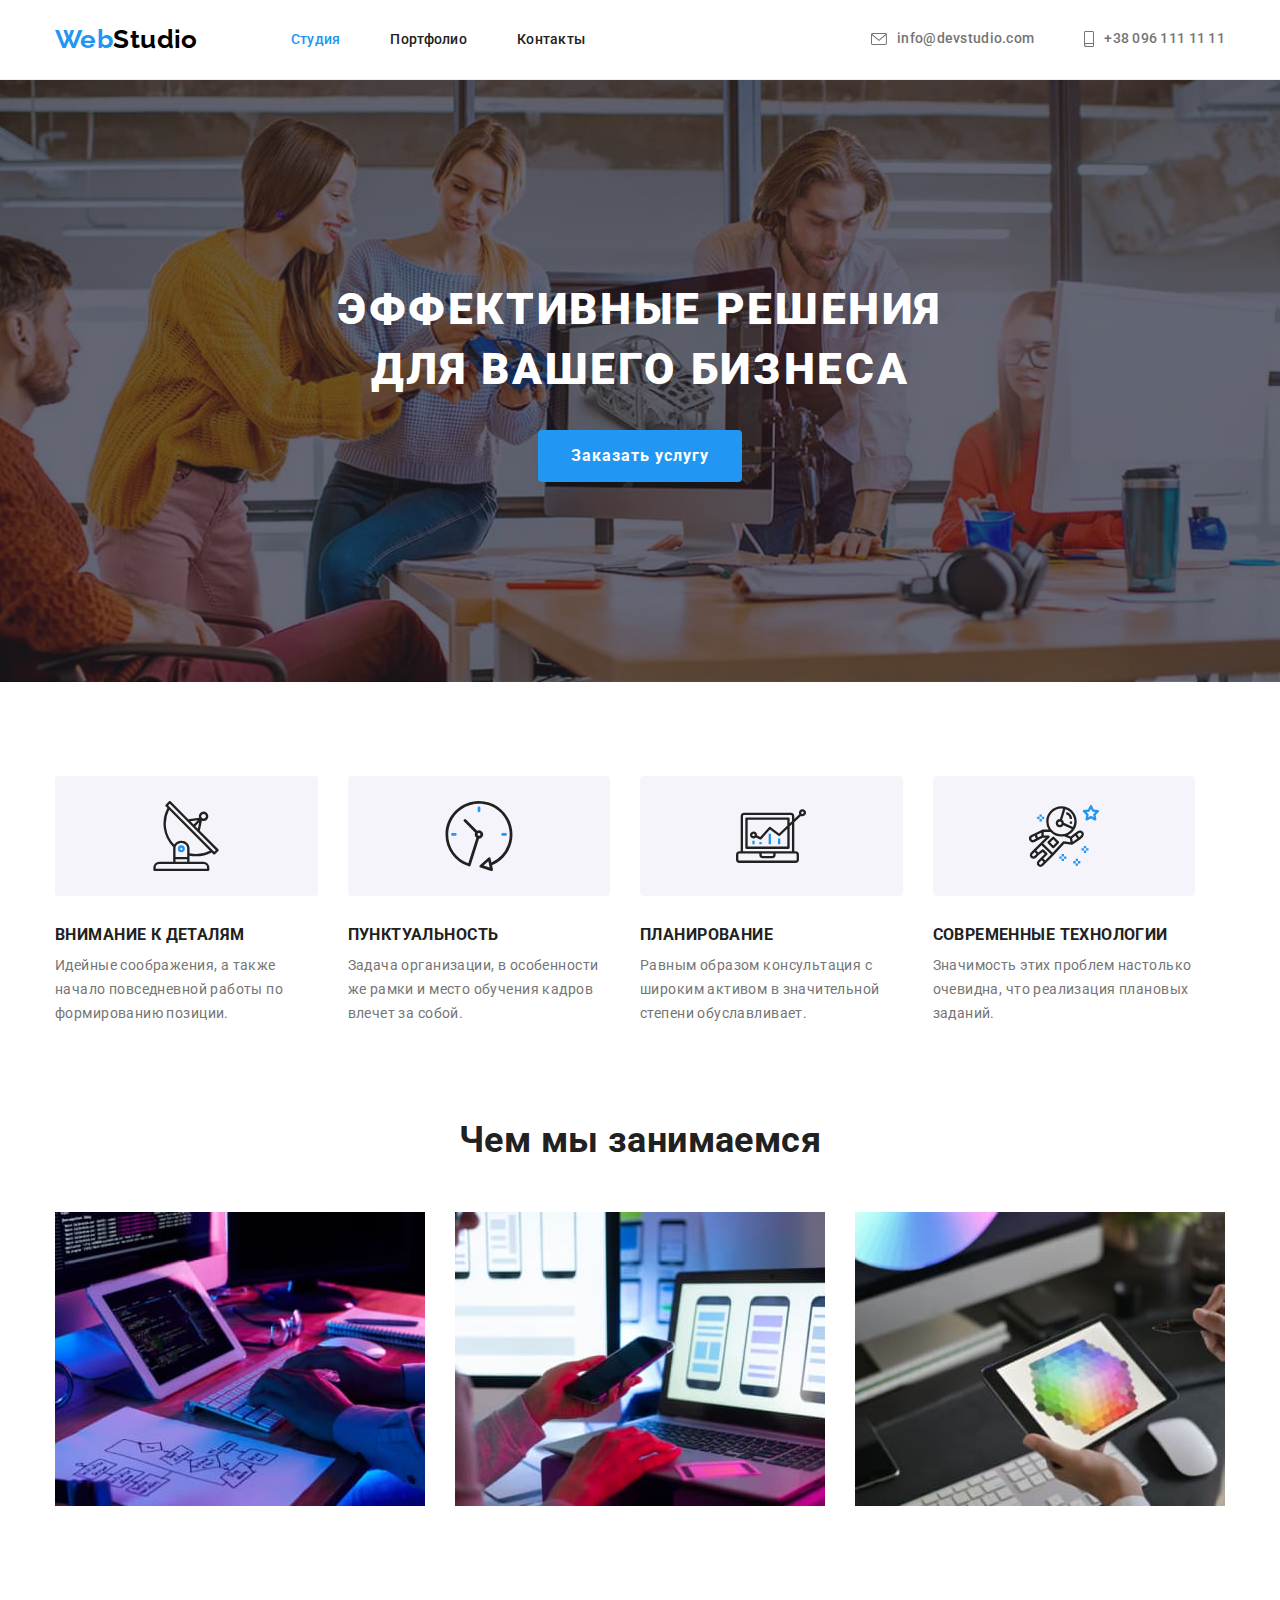
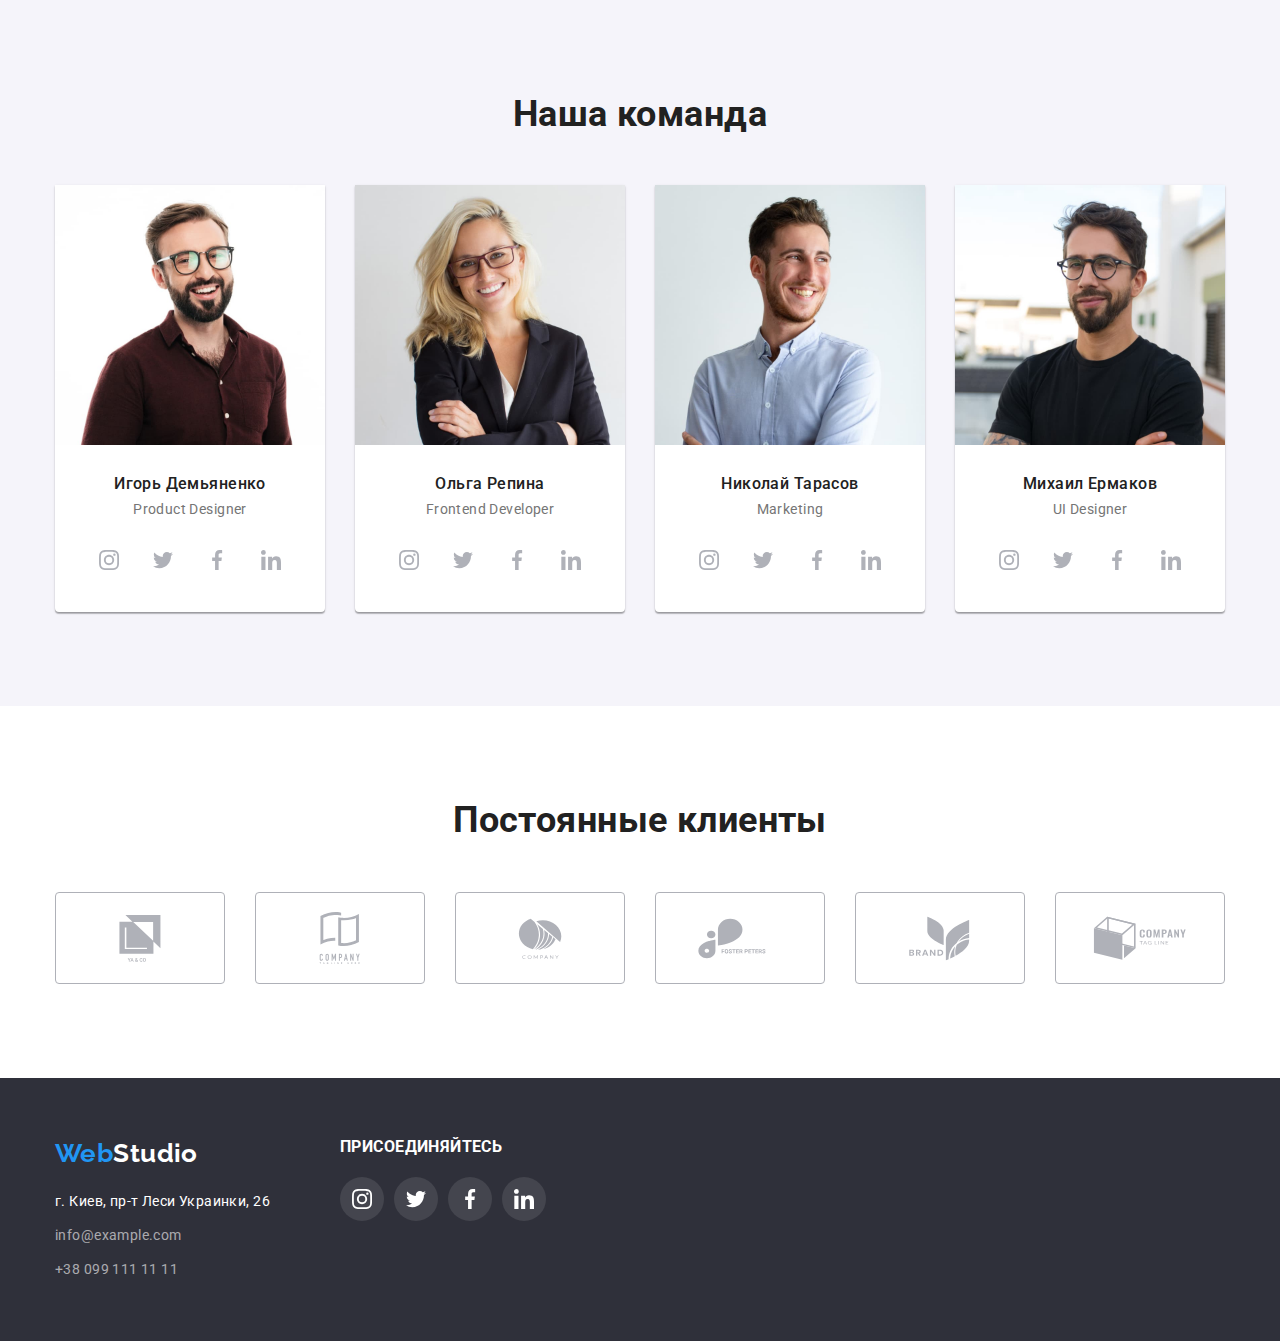
==== index.html @ dfb4387b "clone repository" ====
<!DOCTYPE html>
<html lang="ru">
<head>
    <meta charset="UTF-8">
    <meta http-equiv="X-UA-Compatible" content="IE=edge">
    <meta name="viewport" content="width=device-width, initial-scale=1.0">
    <link rel="preconnect" href="https://fonts.googleapis.com">
    <link rel="preconnect" href="https://fonts.gstatic.com" crossorigin>
    <link href="https://fonts.googleapis.com/css2?family=Raleway:wght@700&family=Roboto:wght@400;500;700;900&display=swap" rel="stylesheet">
    <title>Document</title>
    <link rel="stylesheet" href="https://cdnjs.cloudflare.com/ajax/libs/modern-normalize/1.1.0/modern-normalize.min.css">
    <link rel="stylesheet" href="./styles/styles.css">
</head>
<body>
    <!--Header-->
   <header class="header">
    <div class="container main-nav">
    <nav class="navigation">
    <a class="logo link" lang="en" href="./index.html"><span class="logo-color">Web</span>Studio</a>
    <ul class="nav list">
        <li class="nav-item"><a class="nav-link current link" href="">Студия</a></li>
        <li class="nav-item"><a class="nav-link link" href="./portfolio.html">Портфолио</a></li>
        <li class="nav-item"><a class="nav-link link" href="">Контакты</a></li>
    </ul>
    </nav>
    <ul class="contact list">
        <li class="contanct-item"><a class="contact-list link" href="mailto:info@devstudio.com">
            <svg class="contact-icon" width="16" height="12">
                <use href="./images/sprite.svg#icon-envelope"></use>
            </svg>
            info@devstudio.com</a>
        </li>
        <li class="contanct-item"><a class="contact-list link" href="tel:+380961111111">
            <svg class="contact-icon" width="10" height="16">
                <use href="./images/sprite.svg#icon-smartphone"></use>
            </svg>
            +38 096 111 11 11</a>
        </li>
    </ul>
    </div>
    </header>
   <main>
    <!--Main-Section-->
    <section class="main-section section" >
        <div class="container">
        <h1 class="main-section-item">Эффективные решения для вашего бизнеса</h1>
        <button class="button" type="button">Заказать услугу</button>
    </div>
    </section>
    <section class="section ">
        <!--Advantages-->
        <div class="container">
            <h2 class="visually-hidden">Преимущества</h2>
            <ul class="advantages list">
            <li class="menu-adv-item icon-antenna">
                <div class="adv-icon">
                    <svg class="adv-icon-item">
                        <use href="./images/sprite.svg#icon-antenna"></use>
                    </svg>
                </div>
            <h3 class="menu-adv-list">ВНИМАНИЕ К ДЕТАЛЯМ</h3>
            <p class="describing-text">Идейные соображения, а также начало повседневной работы по формированию позиции.</p>
            </li>
            <li class="menu-adv-item icon-clock">
                <div class="adv-icon">
                    <svg class="adv-icon-item">
                        <use href="./images/sprite.svg#icon-clock"></use>
                    </svg>
                </div>
            <h3 class="menu-adv-list">ПУНКТУАЛЬНОСТЬ</h3>
            <p class="describing-text">Задача организации, в особенности же рамки и место обучения кадров влечет за собой.</p>
            </li>
            <li class="menu-adv-item icon-diagrama">
                <div class="adv-icon">
                    <svg class="adv-icon-item">
                        <use href="./images/sprite.svg#icon-diagram"></use>
                    </svg>
                </div>
            <h3 class="menu-adv-list">ПЛАНИРОВАНИЕ</h3>
            <p class="describing-text">Равным образом консультация с широким активом в значительной степени обуславливает.</p>
            </li>
            <li class="menu-adv-item icon-astronaut">
                <div class="adv-icon" >
                    <svg class="adv-icon-item">
                        <use href="./images/sprite.svg#icon-astronaut"></use>
                    </svg>
                </div>
            <h3 class="menu-adv-list">СОВРЕМЕННЫЕ ТЕХНОЛОГИИ</h3>
            <p class="describing-text">Значимость этих проблем настолько очевидна, что реализация плановых заданий.</p>
            </li>
        </ul>
        </div>
    </section>
    <section class="section section-d">
        <!--What are we doing-->
        <div class="container">
        <h2 class="section-title">Чем мы занимаемся</h2>
        <ul class="section-list list">
            <li class="section-foto"><img src="./images/doing/box_1.jpg" alt="Работаем за компьютером" width="370" height="294"></li>
            <li class="section-foto"><img src="./images/doing/box_2.jpg" alt="Работаем в телефоне" width="370" height="294"></li>
            <li class="section-foto"><img src="./images/doing/box_3.jpg" alt="Работаем в планшете" width="370" height="294"></li>
        </ul>
        </div>
    </section>
    <section class="section section-c">
        <!--Our team-->
    <div class="container">
        <h2 class="section-title">Наша команда</h2>
        <ul class="team-list list">
            <li class="team-item">
                <img src="./images/team/team_card-1.jpg" alt="Фото команды" width="270" height="260">
                <h3 class="team-name">Игорь Демьяненко</h3>
                <p class="team-position" lang="en">Product Designer</p>
                <ul class="social_list-icon">
                    <li class="social_item-icon"><a href=""  class="social-link-icon">
                        <svg width="20" height="20">
                        <use href="./images/sprite.svg#icon-instagram-2"></use>
                    </svg>
                        </a>
                    </li>
                    <li class="social_item-icon"><a href=""  class="social-link-icon">
                        <svg width="20" height="20">
                        <use href="./images/sprite.svg#icon-twitter-1"></use>
                        </svg>
                        </a>
                    </li>
                    <li class="social_item-icon"><a href=""  class="social-link-icon">
                        <svg width="20" height="20">
                        <use href="./images/sprite.svg#icon-facebook-1"></use>
                        </svg>
                        </a>
                    </li>
                    <li class="social_item-icon"><a href=""  class="social-link-icon">
                        <svg width="20" height="20">
                        <use href="./images/sprite.svg#icon-linkedin-1"></use>
                    </svg>
                       </a>
                    </li>
                </ul>
            </li>
            <li class="team-item"><img src="./images/team/team_card-2.jpg" alt="Фото Команды" width="270" height="260">
                <h3 class="team-name">Ольга Репина</h3>
                <p class="team-position" lang="en">Frontend Developer</p>
                <ul class="social_list-icon">
                    <li class="social_item-icon"><a href=""  class="social-link-icon">
                        <svg width="20" height="20">
                        <use href="./images/sprite.svg#icon-instagram-2"></use>
                    </svg>
                        </a>
                    </li>
                    <li class="social_item-icon"><a href=""  class="social-link-icon">
                        <svg width="20" height="20">
                        <use href="./images/sprite.svg#icon-twitter-1"></use>
                        </svg>
                        </a>
                    </li>
                    <li class="social_item-icon"><a href=""  class="social-link-icon">
                        <svg width="20" height="20">
                        <use href="./images/sprite.svg#icon-facebook-1"></use>
                        </svg>
                        </a>
                    </li>
                    <li class="social_item-icon"><a href=""  class="social-link-icon">
                        <svg width="20" height="20">
                        <use href="./images/sprite.svg#icon-linkedin-1"></use>
                    </svg>
                       </a>
                    </li>
                </ul>
            </li>
            <li class="team-item"><img src="./images/team/team_card-3.jpg" alt="Фото Команды" width="270" height="260">
                <h3 class="team-name">Николай Тарасов</h3>
                <p class="team-position" lang="en">Marketing</p>
                <ul class="social_list-icon">
                    <li class="social_item-icon"><a href=""  class="social-link-icon">
                        <svg width="20" height="20">
                        <use href="./images/sprite.svg#icon-instagram-2"></use>
                    </svg>
                        </a>
                    </li>
                    <li class="social_item-icon"><a href=""  class="social-link-icon">
                        <svg width="20" height="20">
                        <use href="./images/sprite.svg#icon-twitter-1"></use>
                        </svg>
                        </a>
                    </li>
                    <li class="social_item-icon"><a href=""  class="social-link-icon">
                        <svg width="20" height="20">
                        <use href="./images/sprite.svg#icon-facebook-1"></use>
                        </svg>
                        </a>
                    </li>
                    <li class="social_item-icon"><a href=""  class="social-link-icon">
                        <svg width="20" height="20">
                        <use href="./images/sprite.svg#icon-linkedin-1"></use>
                    </svg>
                       </a>
                    </li>
                </ul>
            </li>
            <li class="team-item"><img src="./images/team/team_card-4.jpg" alt="Фото Команды" width="270" height="260">
                <h3 class="team-name">Михаил Ермаков</h3>
                <p class="team-position" lang="en">UI Designer</p>
                <ul class="social_list-icon">
                    <li class="social_item-icon"><a href=""  class="social-link-icon">
                        <svg width="20" height="20">
                        <use href="./images/sprite.svg#icon-instagram-2"></use>
                    </svg>
                        </a>
                    </li>
                    <li class="social_item-icon"><a href=""  class="social-link-icon">
                        <svg width="20" height="20">
                        <use href="./images/sprite.svg#icon-twitter-1"></use>
                        </svg>
                        </a>
                    </li>
                    <li class="social_item-icon"><a href=""  class="social-link-icon">
                        <svg width="20" height="20">
                        <use href="./images/sprite.svg#icon-facebook-1"></use>
                        </svg>
                        </a>
                    </li>
                    <li class="social_item-icon"><a href=""  class="social-link-icon">
                        <svg width="20" height="20">
                        <use href="./images/sprite.svg#icon-linkedin-1"></use>
                    </svg>
                       </a>
                    </li>
                </ul>
            </li>
        </ul>
    </div>
    </section>
    <section class="section client">
        <div class="container">
          <h2 class="section-title">Постоянные клиенты</h2>
          <ul class="client-list list">
            <li class="clients-list-item">
              <a class="clients-link" href="">
                <svg class="client-icon" widht="41" height="47">
                  <use href="./images/sprite.svg#icon-client_1"></use>
                </svg>
              </a>
            </li>
            <li class="clients-list-item">
              <a class="clients-link" href="">
                <svg class="client-icon" widht="40" height="52">
                  <use href="./images/sprite.svg#icon-client_2"></use>
                </svg>
              </a>
            </li>
            <li class="clients-list-item">
              <a class="clients-link" href=""
                ><svg class="client-icon" width="44" height="41">
                  <use href="./images/sprite.svg#icon-client_3"></use>
                </svg>
              </a>
            </li>
            <li class="clients-list-item">
              <a class="clients-link" href="">
                <svg class="client-icon" width="84" height="41">
                  <use href="./images/sprite.svg#icon-client_4"></use>
                </svg>
              </a>
            </li>
            <li class="clients-list-item">
              <a class="clients-link" href="">
                <svg class="client-icon" width="63" height="45">
                  <use href="./images/sprite.svg#icon-client_5"></use>
                </svg>
              </a>
            </li>
            <li class="clients-list-item">
              <a class="clients-link" href="">
                <svg class="client-icon" width="94" height="44">
                  <use href="./images/sprite.svg#icon-client_6"></use>
                </svg>
              </a>
            </li>
          </ul>
        </div>
      </section>
   </main>
   <footer class="footer">
    <!--Footer-->
<div class="container div-footer">
    <div>
    <a class="logo-footer link" lang="en" href="./index.html"><span class="logo-color">Web</span>Studio</a>
    <ul class="contact-us list">
        <li class="contact-us-list"><a class="contact-us-item link" href="https://goo.gl/maps/o7B5cLgCJzoSrLnL8" target="_blank">г. Киев, пр-т Леси Украинки, 26</a></li>
        <li class="contact-us-list"><a class="contact-us-item dark link" href="mailto:info@example.com">info@example.com</a></li>
        <li class="contact-us-list"><a class="contact-us-item dark link" href="tel:+380991111111">+38 099 111 11 11</a></li>
    </ul>
    </div>
    <div class="join-social">
        <h3 class="social-title">Присоединяйтесь</h3>
        <ul class="social_list list">
            <li class="social_list-item">
                <a href="" class="social-link">
                <svg width="20" height="20">
                    <use href="./images/sprite.svg#icon-instagram"></use>
                </svg>
            </a>
        </li>
            <li class="social_list-item"><a href="" class="social-link social-link-twitter">
                <svg width="20" height="20">
                    <use href="./images/sprite.svg#icon-twitter"></use>
                </svg>
            </a></li>
            <li class="social_list-item"><a href="" class="social-link social-link-facebook">
                <svg width="20" height="20">
                    <use href="./images/sprite.svg#icon-facebook"></use>
                </svg>
            </a>
        </li>
            <li class="social_list-item"><a href="" class="social-link social-link-in">
                <svg width="20" height="20">
                    <use href="./images/sprite.svg#icon-linkedin"></use>
                </svg>
            </a></li>
        </ul>
    </div>
</div>
   </footer>
</body>
</html>
---- styles/styles.css ----
html {
	box-sizing: border-box;
}

:root {
    --primary-text-color: #2196F3;
    --title-text-color: #FFFFFF;
    --accent-color: #757575;
    --icon-color: #AFB1B8;
}

h1,
h2,
h3,
h4,
h5,
h6,
p {
	margin: 0;
}

ul {
	list-style: none;
	padding-left: 0;
	margin: 0;
}

a {
	text-decoration: none;
	color: inherit;
}

img {
	display: block;
	max-width: 100%;
	height: auto;
}

address {
	font-style: normal;
}

button {
    cursor: pointer;
}

body {
font-family: 'Roboto',sans-serif;
letter-spacing: 0.03em;
font-size: 14px;
color:#212121 ;
background-color: var(--title-text-color);
}
.list {
    list-style: none;
    padding: 0;
    margin: 0
}

.link {
    text-decoration: none;
    padding: 0;
    margin: 0;
}

.container{
    margin-left: auto;
    margin-right: auto;
    width: 1200px;
    padding-left: 15px;
    padding-right: 15px;
}

.section {
    padding: 94px 0;
}
 
/*--------------Header--------------*/
.header {
    border-bottom: 1px solid #EEEEEE;
    padding: 24px 0;
}

.main-nav {
    display: flex;
    align-items: center;
}

.navigation {
    display: flex;
    align-items: center;
}

.logo{
font-family: 'Raleway',sans-serif;
font-weight: 700;
font-size: 26px;
line-height: 1.19;
color: #000;
margin-right: 93px;
}
.logo-color{
color: var(--primary-text-color)
}

.nav {
    display: flex;
    
}
.nav-item {
    margin-right: 50px;
}

.nav-item:last-child {
    margin-right: 0;
}

.nav-link {
font-weight: 500;
line-height: 1.14;
letter-spacing: 0.02em;
color: #212121;
}

.nav-link:hover,
.nav-link:focus {
color: var(--primary-text-color);
}

.current {
    color: var(--primary-text-color);
}

.contact{
    margin-top: 0;
    margin-bottom: 0;
    display: flex;
    margin-left: auto;
}

.contact, .contanct-item{
    margin-right: 50px;
}

.contact, .contanct-item:last-child {
    margin-right: 0;
}

.contact-list {
font-weight: 500;
line-height: 1.14;
letter-spacing: 0.02em;
color: var(--accent-color);
fill: var(--icon-color);
display: flex;
align-items: center;
}

.contact-list:hover,
.contact-list:focus {
color: var(--primary-text-color);
}

.contact-icon {
    margin-right: 10px;
    fill: currentColor;
}

.contact-icon:hover,
.contact-icon:focus {
    fill: var(--primary-text-color);
}

/*---------------Main-section--------------*/
.main-section{
    padding: 200px 0;
    text-align: center;
    background-color:#C4C4C4;
    background-image: linear-gradient(
        to right, 
        rgba(47, 48, 58, 0.4), 
        rgba(47, 48, 58, 0.4)
        ), 
        url(../images/hero-img/bg_img.jpg);
    background-size: cover;
    background-repeat: no-repeat;
    background-position: center;
    max-width: 1600px;
    margin-left: auto;
    margin-right: auto;

}
 

.main-section-item {
    margin-top: 0;
    margin-bottom: 30px;
    margin-left: auto;
    margin-right: auto;
    font-weight: 900;
    font-size: 44px;
    line-height: 1.36;
    letter-spacing: 0.06em;
    text-transform: uppercase;
    color: var(--title-text-color);
    width: 700px;
    
}

.button {
    display: inline-block;
    border-radius: 4px;
    border: 1px solid transparent;
    padding: 10px 32px;
    min-width: 200;
    height: 50;
    font-weight: 700;
    font-size: 16px;
    line-height: 1.87;
    align-items: center;
    letter-spacing: 0.06em;
    color: var(--title-text-color);
    background-color: var(--primary-text-color);
}

.button:hover,
.button:focus {
background-color: #188CE8;
}


/*----------------Advanteges-----------------*/
.visually-hidden {
    position: absolute;
    white-space: nowrap;
    width: 1px;
    height: 1px;
    overflow: hidden;
    border: 0;
    padding: 0;
    clip: rect(0 0 0 0);
    clip-path: inset(50%);
    margin: -1px;
}

.advantages {
    display: flex;
}

.menu-adv-item {
    width: 270px;
    margin-right: 30px;
}



.menu-adv-list {
    margin-top: 0;
    margin-bottom: 10px;
font-weight: 700;
line-height: 1.14;
text-transform: uppercase;
margin-top: 0;
margin-bottom: 10;
}

.describing-text {
    font-weight: 400;
    line-height: 1.71;
    color: var(--accent-color);
    margin-top: 0;
    margin-bottom: 0;
}

.adv-icon {
    display: flex;
    flex-wrap: wrap;
    align-content: center;
    justify-content: center;
    height: 120px;
    
  
    background:#F5F4FA;
    border-radius: 4px;
    margin-bottom: 30px;
}

.adv-icon-item {
    width: 70px;
    height: 70px;
}

/*-----------------What are we doing-----------------*/
.section-d {
    padding-top: 0;
}

.section-list {
display: flex;
}

.section-title {
    margin-top: 0;
    margin-bottom: 50px;
font-size: 36px;
line-height: 1.16;
text-align: center;
}

.section-foto{
padding-right: 30px;
}

.section-foto:last-child{
    padding-right: 0;
}


/*----------Our team--------------*/
.section-c {
    background-color: #F5F4FA;
}

.team-list {
    display: flex;
   
}

.team-item {
    margin-right: 30px;
    /* width: 270px;
    height: 368px; */
    text-align: center;
    background: var(--title-text-color);

box-shadow: 0px 1px 3px rgba(0, 0, 0, 0.12), 0px 1px 1px rgba(0, 0, 0, 0.14), 0px 2px 1px rgba(0, 0, 0, 0.2);
border-radius: 0px 0px 4px 4px;
}

.team-item:last-child {
    margin-right: 0;
}

.team-name {
    padding-top: 30px;
    margin-bottom: 4px;
font-style: normal;
font-weight: 500;
font-size: 16px;
line-height: 1.18;
}
.team-position{
    padding-top: 0;
    padding-bottom: 16px;
    font-weight: 400;
    line-height: 1.71;
    color: var(--accent-color);
}

.social_list-icon {
    display: flex;
    gap: 10px;
    justify-content: center;
    margin: 0px;
    padding-bottom: 30px;
}

.social_item-icon {
    display: flex;
    justify-content: center;
}

.social-link-icon {
    width: 44px;
  height: 44px;
  border-radius: 50%;
  display: flex;
  align-items: center;
  justify-content: center;
  fill: var(--icon-color);
}

.social-link-icon:hover,
.social-link-icon:focus {
  fill: var(--title-text-color);
  background: var(--primary-text-color);
}

/* Regular customers */
.client-list {
  display: flex;
  justify-content: center;
  gap: 30px;
}

.clients-list-item {
  width: calc((100% - 150px) / 6);
}

.clients-link {
  display: flex;
  flex-wrap: wrap;
  height: 92px;
  border: 1px solid var(--icon-color);
  border-radius: 4px;
  align-content: center;
  justify-content: center;
  fill: var(--icon-color);
}

.clients-link:hover,
.clients-link:focus {
  fill: var(--primary-text-color);
  border: 1px solid var(--primary-text-color);
}


/*Footer*/

.div-footer {
    display: flex;

}

.footer {
background-color: #2F303A;
padding: 60px 0;
}


.logo-footer {
    display: block;
    margin-bottom: 20px;
    font-family: 'Raleway',sans-serif;
    font-weight: 700;
    font-size: 26px;
    line-height: 1.19;
    color: var(--title-text-color);
}

.contact-us-item{
font-style: normal;
font-weight: 400;
line-height: 24px;
color: var(--title-text-color);
}

.contact-us-list {
    margin-bottom: 10px;
}

.contact-us-list:last-child{
    margin-bottom: 0;
}

.dark{
    color: rgba(255, 255, 255, 0.6);
    ;
}

.dark:hover,
.dark:focus {
    color: var(--primary-text-color);
}


.join-social {
    margin-left: 70px;
}

.social-title {
    display: flex;
    margin-bottom: 20px;
line-height: 1.14;
text-transform: uppercase;
color: var(--title-text-color);
}

.social_list {
    display: flex;
    flex-wrap: wrap;
    align-items: center;
    justify-content: center;
    gap: 10px;
   
}

.social-list-item {
    display: flex;
    flex-wrap: wrap;
    width: 44px;
    height: 44px;
    border-radius: 50%;
    background: #44454E;
    flex-wrap: wrap;
  }

.social-link {
    display: flex;
    justify-content: center;
    align-items: center;
    width: 44px;
    height: 44px;
    border-radius: 50%;
    background-color: #44454E;
}

.social-link:hover,
.social-link:focus {
  background: var(--primary-text-color);
}

/*Portfolio*/

.button-link{
    display: inline-block;
    border: 1px solid transparent;
    border-radius: 4px;
    padding: 6px 22px;
    min-width: 130;
    height: 40;
    font-weight: 500;
     font-size: 16px;
     line-height: 1.62;

     text-align: center;
     background: #F5F4FA;
    
     
     border-radius: 4px;
    
}

.section-but {
    display:flex ;
    text-align: center;
    justify-content: center;
    margin-bottom: 50px;
}

.site-button {
   margin-right: 8px;
   align-content: center;

}

.site-button:last-child{
    margin-right: 0;
}

.button-link:hover,
.button-link:focus {
color: var(--title-text-color);
 background-color: var(--primary-text-color);
 box-shadow: 0px 3px 1px rgba(0, 0, 0, 0.1), 0px 1px 2px rgba(0, 0, 0, 0.08), 0px 2px 2px rgba(0, 0, 0, 0.12);
border-radius: 4px;
}

.button-c {
    background-color: var(--primary-text-color);
    color: var(--title-text-color);
}

.site {
    display: flex;
    flex-wrap: wrap;
}

.site-item {
    width:370px;
    margin-right: 30px;
    margin-bottom: 30px;
}

.site-link {
   display: block;
}
.site-link:hover,
.site-link:focus {
    background: var(--title-text-color);

box-shadow: 0px 1px 3px rgba(0, 0, 0, 0.12), 0px 1px 1px rgba(0, 0, 0, 0.14), 0px 2px 1px rgba(0, 0, 0, 0.2);
border-radius: 0px 0px 4px 4px;
}



.img-link {
    width: 370;
    height: 110px;
}

.site-item:nth-child(3n){
    margin-right: 0;
}

.site-item:nth-last-child(-n+3) {
margin-bottom: 0;
}
   
.site-content {
    margin-bottom: 0;
    margin-top: 0;
    padding: 20px 24px;
    border-bottom: 1px solid #EEEEEE;
    border-left: 1px solid #EEEEEE;
    border-right: 1px solid #EEEEEE;
}

.site-list{
    font-size: 18px;
    line-height: 2;
    letter-spacing: 0.06em;
    color: #212121;
    margin-bottom: 4px;

    
}

.site-text{
    font-weight: 400;
    font-size: 16px;
    line-height: 1.87;
    color: var(--accent-color); 
}
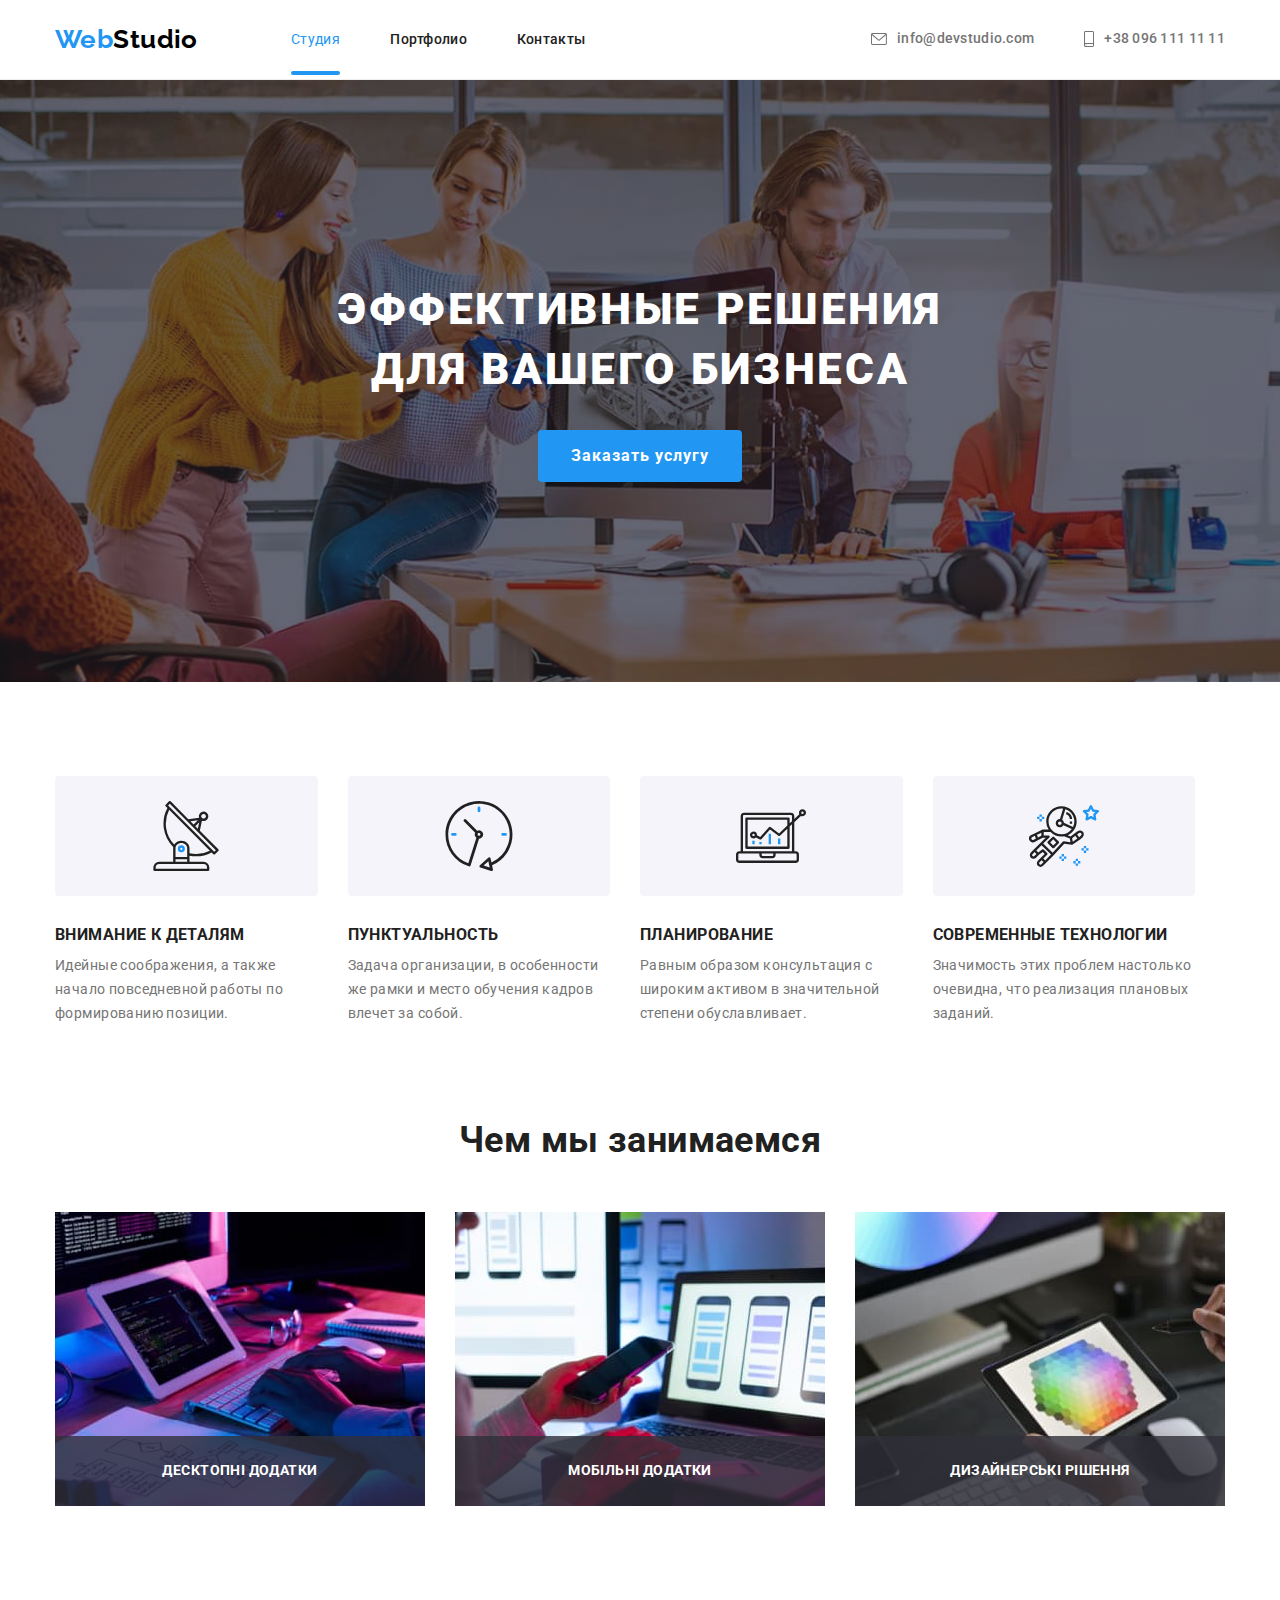
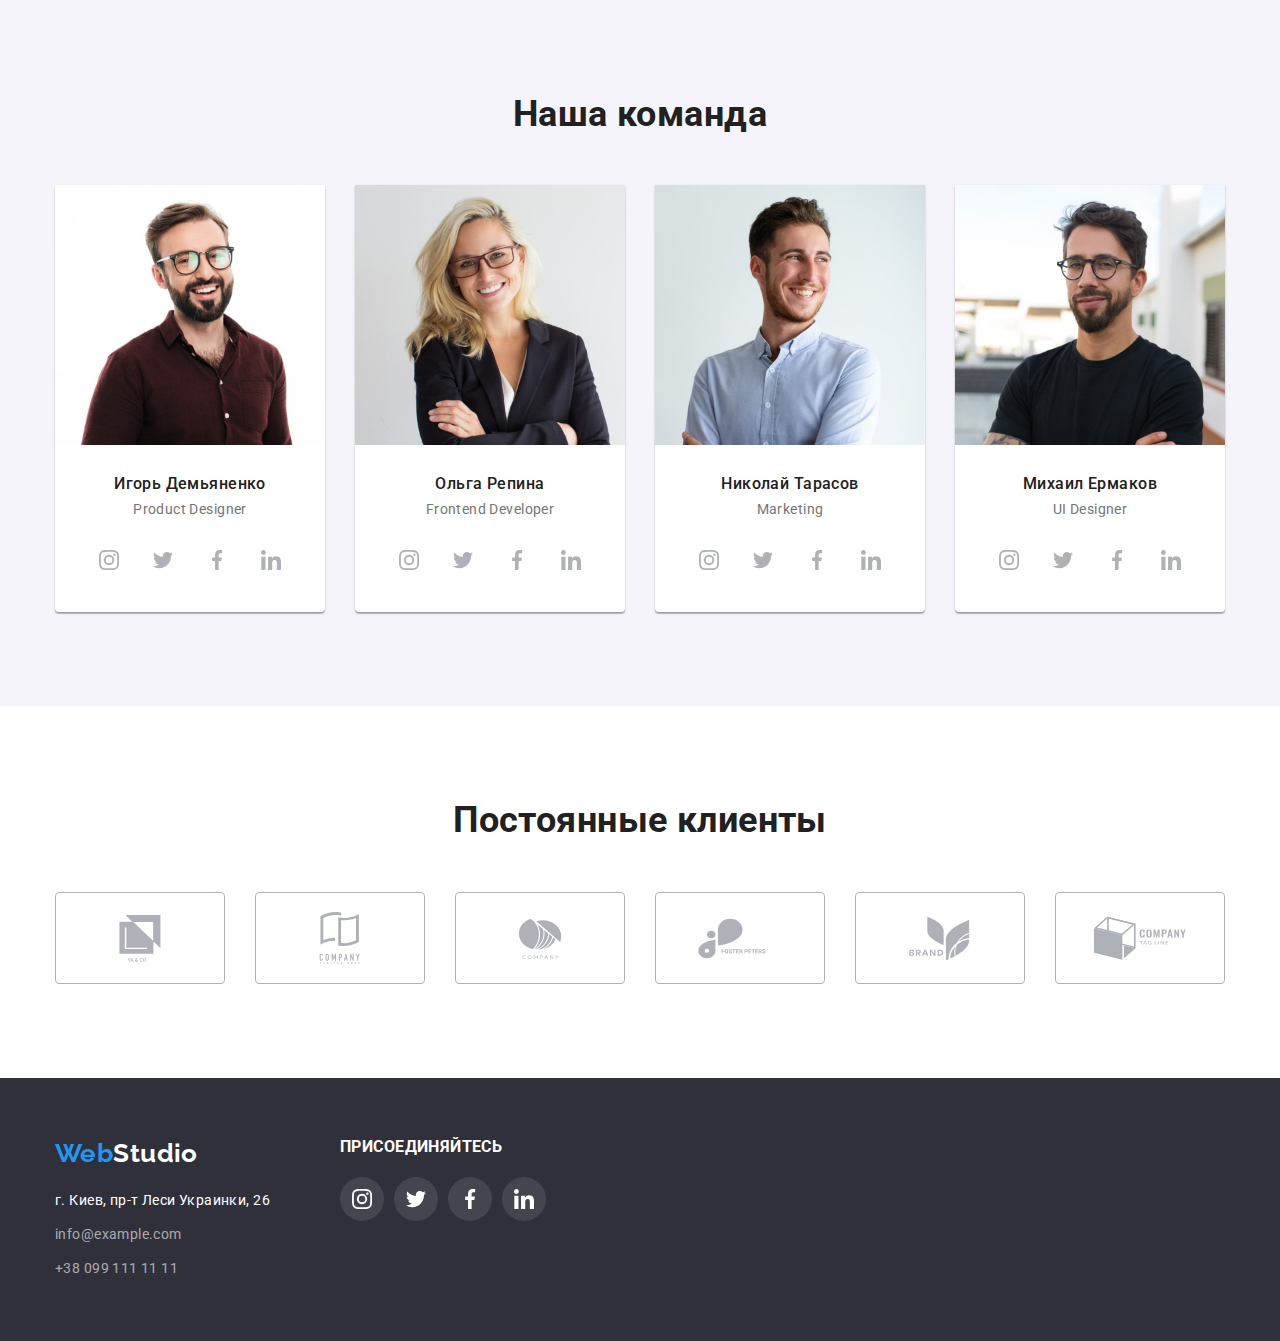
==== commit 32cd315c: "add modal js+ update index html+portfolio+css+sprite" ====
--- a/index.html
+++ b/index.html
@@ -18,7 +18,7 @@
     <nav class="navigation">
     <a class="logo link" lang="en" href="./index.html"><span class="logo-color">Web</span>Studio</a>
     <ul class="nav list">
-        <li class="nav-item"><a class="nav-link current link" href="">Студия</a></li>
+        <li class="nav-item"><a class="current link" href="">Студия</a></li>
         <li class="nav-item"><a class="nav-link link" href="./portfolio.html">Портфолио</a></li>
         <li class="nav-item"><a class="nav-link link" href="">Контакты</a></li>
     </ul>
@@ -44,7 +44,7 @@
     <section class="main-section section" >
         <div class="container">
         <h1 class="main-section-item">Эффективные решения для вашего бизнеса</h1>
-        <button class="button" type="button">Заказать услугу</button>
+        <button class="button" type="button" data-modal-open>Заказать услугу</button>
     </div>
     </section>
     <section class="section ">
@@ -96,9 +96,24 @@
         <div class="container">
         <h2 class="section-title">Чем мы занимаемся</h2>
         <ul class="section-list list">
-            <li class="section-foto"><img src="./images/doing/box_1.jpg" alt="Работаем за компьютером" width="370" height="294"></li>
-            <li class="section-foto"><img src="./images/doing/box_2.jpg" alt="Работаем в телефоне" width="370" height="294"></li>
-            <li class="section-foto"><img src="./images/doing/box_3.jpg" alt="Работаем в планшете" width="370" height="294"></li>
+            <li class="section-foto">
+                <div class="doing-thumb">
+                <img src="./images/doing/box_1.jpg" alt="Работаем за компьютером" width="370" height="294">
+            <p class="doing-title">Десктопні додатки</p>
+            </div>
+            </li>
+            <li class="section-foto">
+                <div class="doing-thumb">
+                <img src="./images/doing/box_2.jpg" alt="Работаем в телефоне" width="370" height="294">
+               <p class="doing-title">Мобільні додатки</p> 
+            </div>
+            </li>
+            <li class="section-foto">
+                <div class="doing-thumb">
+                <img src="./images/doing/box_3.jpg" alt="Работаем в планшете" width="370" height="294">
+            <p class="doing-title">Дизайнерські рішення</p>
+            </div>
+            </li>
         </ul>
         </div>
     </section>
@@ -322,5 +337,17 @@
     </div>
 </div>
    </footer>
+
+   <div class="backdrop is-hidden" data-modal>
+    <div class="modal">
+        <button type="button" class="modal-close-btn" data-modal-close>
+            <svg class="modal-close-btn-icon" width="18px" height="18px">
+                <use href="./images/sprite.svg#icon-vector"></use>
+            </svg>
+        </button>
+    </div>
+   </div>
+
+   <script src="/js/modal.js"></script>
 </body>
 </html>--- a/styles/styles.css
+++ b/styles/styles.css
@@ -105,6 +105,9 @@
 
 .nav {
     display: flex;
+    transition-property: color;
+    transition-duration: 250ms;
+    transition-timing-function: cubic-bezier(0.4, 0, 0.2, 1);
     
 }
 .nav-item {
@@ -122,14 +125,33 @@
 color: #212121;
 }
 
+
+
 .nav-link:hover,
 .nav-link:focus {
 color: var(--primary-text-color);
 }
 
 .current {
+    position: relative;
     color: var(--primary-text-color);
-}
+    padding-bottom: 28px;
+}
+
+.current::after {
+    content: '';
+
+  position: absolute;
+  left: 0;
+  bottom: 0;
+
+  display: block;
+  width: 100%;
+  height: 4px;
+  border-radius: 2px;
+  background-color: var(--primary-text-color);
+}
+
 
 .contact{
     margin-top: 0;
@@ -154,6 +176,9 @@
 fill: var(--icon-color);
 display: flex;
 align-items: center;
+transition-property: color;
+transition-duration: 250ms;
+transition-timing-function: cubic-bezier(0.4, 0, 0.2, 1);
 }
 
 .contact-list:hover,
@@ -188,6 +213,7 @@
     max-width: 1600px;
     margin-left: auto;
     margin-right: auto;
+    
 
 }
  
@@ -221,6 +247,9 @@
     letter-spacing: 0.06em;
     color: var(--title-text-color);
     background-color: var(--primary-text-color);
+    transition-property: background-color;
+    transition-duration: 250ms;
+    transition-timing-function: cubic-bezier(0.4, 0, 0.2, 1);
 }
 
 .button:hover,
@@ -299,6 +328,7 @@
 display: flex;
 }
 
+
 .section-title {
     margin-top: 0;
     margin-bottom: 50px;
@@ -309,6 +339,28 @@
 
 .section-foto{
 padding-right: 30px;
+}
+
+.doing-thumb {
+    position: relative;
+}
+
+.doing-thumb > .doing-title {
+    position: absolute;
+    display: flex;
+    bottom: 0;
+    left: 0;
+    justify-content: center;
+    align-items: center;
+  
+    width: 100%;
+    height: 70px;
+  
+    font-weight: 700;
+    line-height: 1.14;
+    text-transform: uppercase;
+    color: var(--title-text-color);
+    background-color: rgba(47, 48, 58, 0.8);
 }
 
 .section-foto:last-child{
@@ -378,6 +430,9 @@
   align-items: center;
   justify-content: center;
   fill: var(--icon-color);
+  transition-property: fill, background-color;
+  transition-duration: 250ms;
+  transition-timing-function: cubic-bezier(0.4, 0, 0.2, 1);
 }
 
 .social-link-icon:hover,
@@ -406,6 +461,9 @@
   align-content: center;
   justify-content: center;
   fill: var(--icon-color);
+  transition-property: fill, border;
+  transition-duration: 250ms;
+  transition-timing-function: cubic-bezier(0.4, 0, 0.2, 1);
 }
 
 .clients-link:hover,
@@ -441,8 +499,11 @@
 .contact-us-item{
 font-style: normal;
 font-weight: 400;
-line-height: 24px;
+line-height: 1.71;
 color: var(--title-text-color);
+transition-property: color;
+transition-duration: 250ms;
+transition-timing-function: cubic-bezier(0.4, 0, 0.2, 1);
 }
 
 .contact-us-list {
@@ -503,6 +564,9 @@
     height: 44px;
     border-radius: 50%;
     background-color: #44454E;
+    transition-property: background-color;
+  transition-duration: 250ms;
+  transition-timing-function: cubic-bezier(0.4, 0, 0.2, 1);
 }
 
 .social-link:hover,
@@ -573,7 +637,10 @@
 }
 
 .site-link {
-   display: block;
+    display: block;
+    transition-property: box-shadow;
+    transition-duration: 250ms;
+    transition-timing-function: cubic-bezier(0.4, 0, 0.2, 1);
 }
 .site-link:hover,
 .site-link:focus {
@@ -583,7 +650,38 @@
 border-radius: 0px 0px 4px 4px;
 }
 
-
+.projects-thumb {
+    position: relative;
+    overflow: hidden;
+}
+
+.projects-label {
+    position: absolute;
+  top: 0;
+  left: 0;
+  
+  padding: 63px 24px;
+
+  transform: translate(0, 100%);
+  transition: transform 500ms linear;
+
+  font-weight: 400;
+  font-size: 18px;
+  line-height: 1.56;
+  color: var(--title-text-color);
+
+  width: 100%;
+  height: 100%;
+  background-color: rgba(33, 150, 243, 0.9);
+  transition: transform 250ms cubic-bezier(0.4, 0, 0.2, 1);
+  
+
+}
+ 
+.site-link:hover .projects-label,
+.site-link:focus .projects-label {
+    transform: translate(0, 0);
+}
 
 .img-link {
     width: 370;
@@ -624,3 +722,50 @@
     color: var(--accent-color); 
 }
 
+/*========================Modal window================*/
+.backdrop {
+    position: relative;
+    position: fixed;
+    top: 0;
+    left: 0;
+    width: 100%;
+    height: 100%;
+    background-color: rgba(0, 0, 0, 0.2);
+    
+}
+
+.backdrop.is-hidden {
+    opacity: 0;
+    visibility: hidden;
+    pointer-events: none;
+}
+
+.modal{
+    position: absolute;
+    top: 50%;
+    left: 50%;
+    transform: translate(-50%, -50%);
+    width: 528px;
+    height: 580px;
+    background-color: var(--title-text-color);
+    
+
+    
+}
+
+.modal-close-btn {
+    position: absolute;
+    top: 8px;
+    right: 8px;
+    display: flex;
+    justify-content: center;
+    align-items: center;
+    width: 30px;
+    height: 30px;
+    border-radius: 50%;
+    background-color: transparent;
+    border: 1px solid var(--accent-color);
+    padding: 0;
+}
+
+
